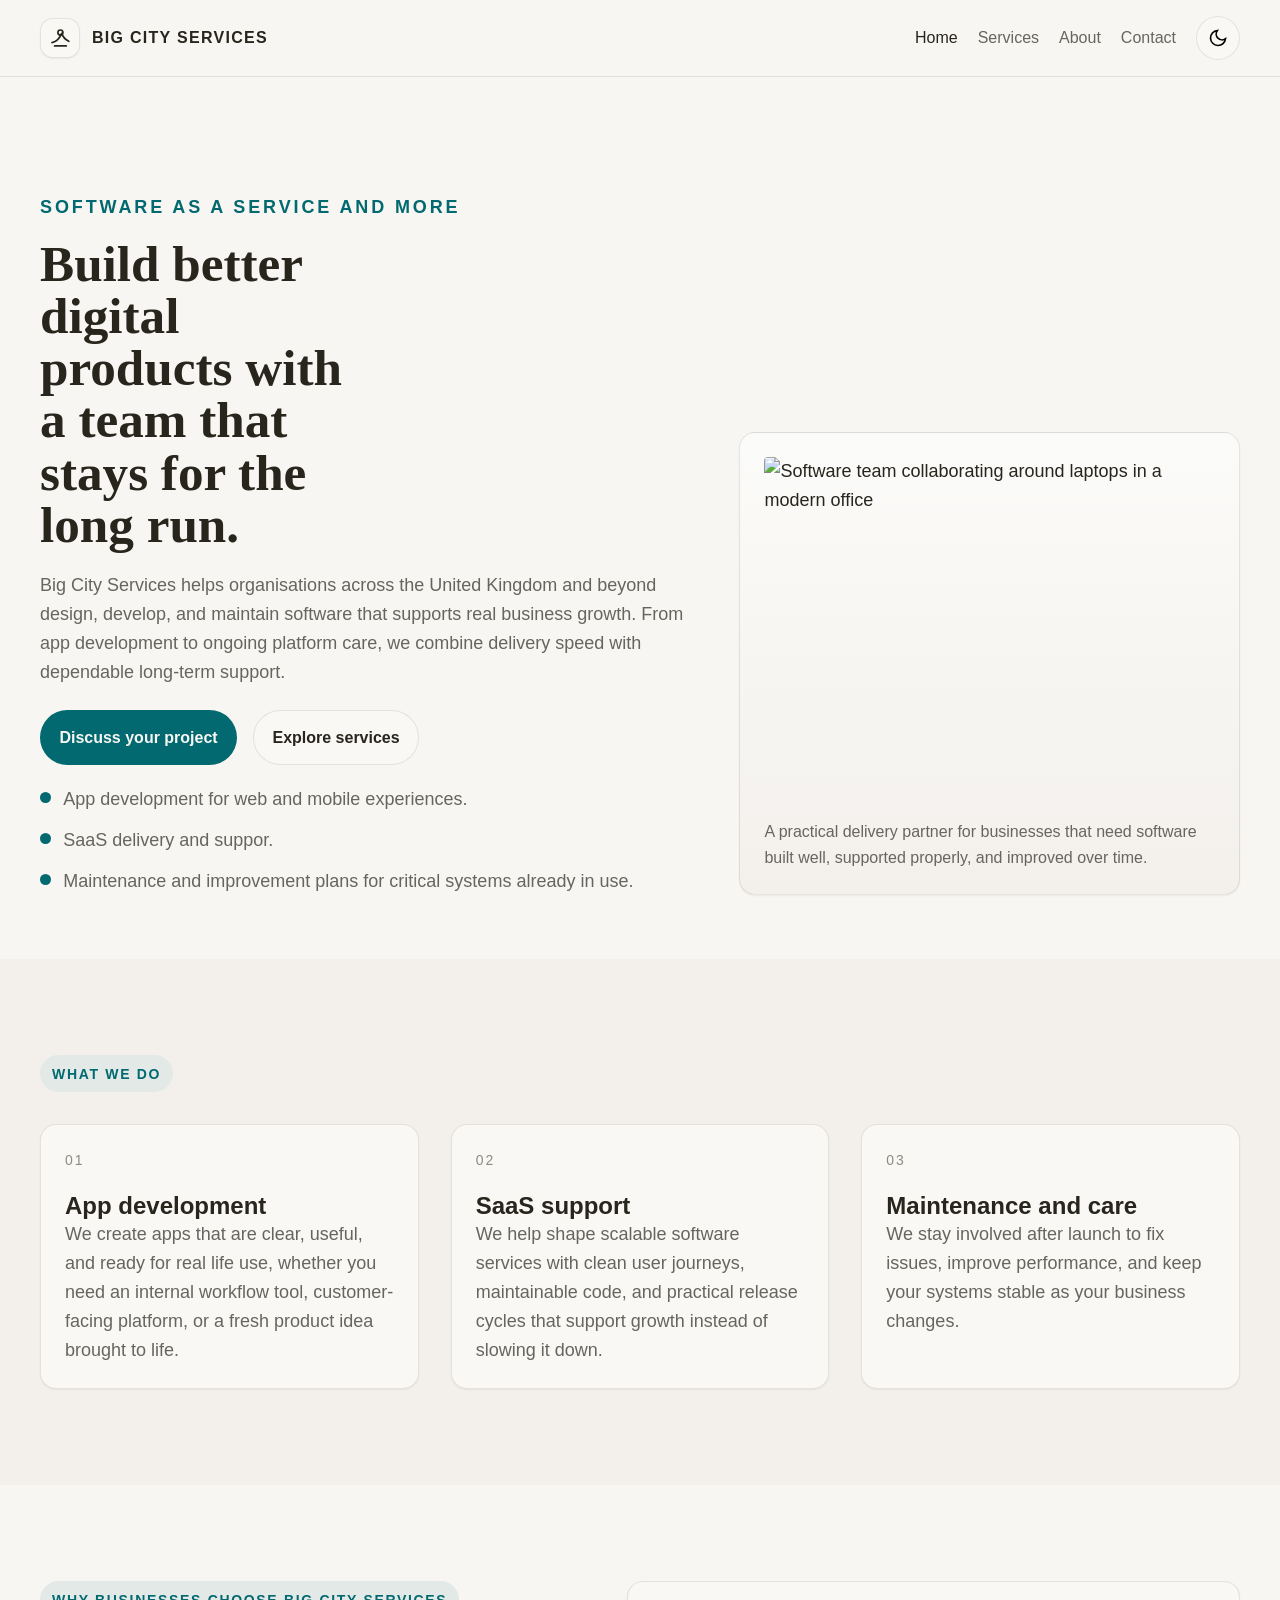
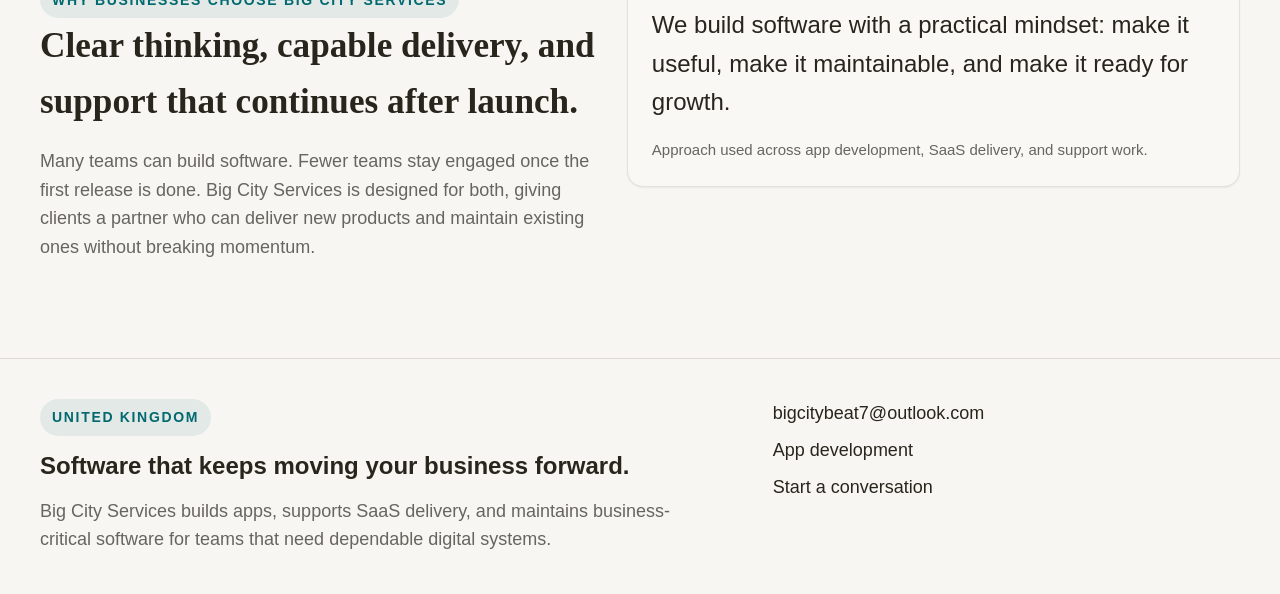
==== index.html @ c0c8ab5d "Add files via upload" ====
<!DOCTYPE html>
<html lang="en">
<head>
  <meta charset="UTF-8">
  <meta name="viewport" content="width=device-width, initial-scale=1.0">
  <meta name="description" content="Big City Services delivers app development, SaaS solutions, and software maintenance for organisations across the United Kingdom.">
  <title>Big City Services | Software Development and SaaS Support</title>
  <link rel="preconnect" href="https://api.fontshare.com">
  <link rel="preconnect" href="https://fonts.googleapis.com">
  <link rel="preconnect" href="https://fonts.gstatic.com" crossorigin>
  <link href="https://api.fontshare.com/v2/css?f[]=satoshi@400,500,700&f[]=boska@400,500,700&display=swap" rel="stylesheet">
  <link rel="stylesheet" href="./styles.css">
</head>
<body>
<a class="skip-link" href="#main">Skip to content</a>
<header class="header">
  <div class="container nav">
    <a class="brand" href="./index.html" aria-label="Big City Services home">
      <span class="brand-mark">
        <svg viewBox="0 0 64 64" aria-hidden="true" fill="none" stroke="currentColor" stroke-width="4" stroke-linecap="round" stroke-linejoin="round">
          <path d="M12 42c10-2 18-9 23-22 3 9 9 15 17 19"/>
          <path d="M18 50h28"/>
          <circle cx="32" cy="18" r="6"/>
        </svg>
      </span>
      <span class="brand-name">Big City Services</span>
    </a>
    <nav aria-label="Primary navigation" class="nav-links">
      <a href="./index.html" aria-current="page">Home</a>
      <a href="./services.html" >Services</a>
      <a href="./about.html" >About</a>
      <a href="./contact.html" >Contact</a>
      <button class="theme-toggle" data-theme-toggle type="button"></button>
    </nav>
  </div>
</header>
<main id="main">

<section class="hero">
  <div class="container hero-grid">
    <div class="hero-copy">
      <p class="eyebrow">Software as a service and more</p>
      <h1>Build better digital products with a team that stays for the long run.</h1>
      <p>Big City Services helps organisations across the United Kingdom and beyond design, develop, and maintain software that supports real business growth. From app development to ongoing platform care, we combine delivery speed with dependable long-term support.</p>
      <div class="hero-actions">
        <a class="btn btn-primary" href="./contact.html">Discuss your project</a>
        <a class="btn btn-secondary" href="./services.html">Explore services</a>
      </div>
      <ul class="list" role="list">
        <li><span class="dot"></span><span>App development for web and mobile experiences.</span></li>
        <li><span class="dot"></span><span>SaaS delivery and suppor.</span></li>
        <li><span class="dot"></span><span>Maintenance and improvement plans for critical systems already in use.</span></li>
      </ul>
    </div>
    <aside class="panel hero-card">
      <img src="https://picsum.photos/seed/enlightened-team/900/700" alt="Software team collaborating around laptops in a modern office" width="900" height="700">
      <div class="photo-caption">A practical delivery partner for businesses that need software built well, supported properly, and improved over time.</div>
    </aside>
  </div>
</section>
<section class="section surface-alt">
  <div class="container">
    <span class="kicker">What we do</span>
    <div class="feature-grid">
      <article class="card">
        <div class="card-number">01</div>
        <h3>App development</h3>
        <p>We create apps that are clear, useful, and ready for real life use, whether you need an internal workflow tool, customer-facing platform, or a fresh product idea brought to life.</p>
      </article>
      <article class="card">
        <div class="card-number">02</div>
        <h3>SaaS support</h3>
        <p>We help shape scalable software services with clean user journeys, maintainable code, and practical release cycles that support growth instead of slowing it down.</p>
      </article>
      <article class="card">
        <div class="card-number">03</div>
        <h3>Maintenance and care</h3>
        <p>We stay involved after launch to fix issues, improve performance, and keep your systems stable as your business changes.</p>
      </article>
    </div>
  </div>
</section>
<section class="section">
  <div class="container split-grid">
    <div>
      <span class="kicker">Why businesses choose Big City Services</span>
      <h2>Clear thinking, capable delivery, and support that continues after launch.</h2>
      <p>Many teams can build software. Fewer teams stay engaged once the first release is done. Big City Services is designed for both, giving clients a partner who can deliver new products and maintain existing ones without breaking momentum.</p>
    </div>
    <div class="quote">
      <p>We build software with a practical mindset: make it useful, make it maintainable, and make it ready for growth.</p>
      <small>Approach used across app development, SaaS delivery, and support work.</small>
    </div>
  </div>
  </div>
</section>

</main>
<footer class="footer">
  <div class="container footer-grid">
    <div>
      <span class="kicker">United Kingdom</span>
      <h3 style="margin-top:1rem;">Software that keeps moving your business forward.</h3>
      <p style="margin-top:1rem;">Big City Services builds apps, supports SaaS delivery, and maintains business-critical software for teams that need dependable digital systems.</p>
    </div>
    <div class="footer-links">
      <a href="mailto:bigcity77@outlook.com">bigcitybeat7@outlook.com</a>
      <a href="./services.html">App development</a>
      <a href="./contact.html">Start a conversation</a>
    </div>
  </div>
</footer>
<script src="./script.js" defer></script>
</body>
</html>
---- styles.css ----
:root, [data-theme="light"] {
  --text-xs: clamp(0.75rem, 0.7rem + 0.25vw, 0.875rem);
  --text-sm: clamp(0.875rem, 0.8rem + 0.35vw, 1rem);
  --text-base: clamp(1rem, 0.95rem + 0.25vw, 1.125rem);
  --text-lg: clamp(1.125rem, 1rem + 0.75vw, 1.5rem);
  --text-xl: clamp(1.5rem, 1.2rem + 1.25vw, 2.25rem);
  --text-2xl: clamp(2rem, 1.2rem + 2.5vw, 3.5rem);
  --space-1: 0.25rem; --space-2: 0.5rem; --space-3: 0.75rem; --space-4: 1rem; --space-5: 1.25rem; --space-6: 1.5rem; --space-8: 2rem; --space-10: 2.5rem; --space-12: 3rem; --space-16: 4rem; --space-20: 5rem; --space-24: 6rem;
  --color-bg:#f7f6f2; --color-surface:#f9f8f5; --color-surface-2:#fbfbf9; --color-surface-offset:#f3f0ec; --color-border:#d4d1ca; --color-divider:#dcd9d5; --color-text:#28251d; --color-text-muted:#67655f; --color-text-faint:#8e8b84; --color-text-inverse:#f9f8f4; --color-primary:#01696f; --color-primary-hover:#0c4e54; --color-blue:#006494; --shadow-sm:0 1px 2px oklch(0.2 0.01 80 / 0.06); --shadow-md:0 4px 12px oklch(0.2 0.01 80 / 0.08); --shadow-lg:0 12px 32px oklch(0.2 0.01 80 / 0.12); --radius-sm:0.375rem; --radius-md:0.5rem; --radius-lg:0.75rem; --radius-xl:1rem; --radius-full:9999px; --transition:180ms cubic-bezier(0.16,1,0.3,1); --content:1200px; --font-body:'Satoshi','Inter',sans-serif; --font-display:'Boska','Georgia',serif;
}
[data-theme="dark"] {
  --color-bg:#171614; --color-surface:#1c1b19; --color-surface-2:#201f1d; --color-surface-offset:#1d1c1a; --color-border:#393836; --color-divider:#262523; --color-text:#e3e0da; --color-text-muted:#b2ada4; --color-text-faint:#7d786f; --color-text-inverse:#201f1d; --color-primary:#4f98a3; --color-primary-hover:#227f8b; --color-blue:#5591c7; --shadow-sm:0 1px 2px oklch(0 0 0 / 0.2); --shadow-md:0 4px 12px oklch(0 0 0 / 0.3); --shadow-lg:0 12px 32px oklch(0 0 0 / 0.4);
}
@media (prefers-color-scheme: dark) { :root:not([data-theme]) { --color-bg:#171614; --color-surface:#1c1b19; --color-surface-2:#201f1d; --color-surface-offset:#1d1c1a; --color-border:#393836; --color-divider:#262523; --color-text:#e3e0da; --color-text-muted:#b2ada4; --color-text-faint:#7d786f; --color-text-inverse:#201f1d; --color-primary:#4f98a3; --color-primary-hover:#227f8b; --color-blue:#5591c7; --shadow-sm:0 1px 2px oklch(0 0 0 / 0.2); --shadow-md:0 4px 12px oklch(0 0 0 / 0.3); --shadow-lg:0 12px 32px oklch(0 0 0 / 0.4);} }
*,*::before,*::after{box-sizing:border-box;margin:0;padding:0}
html{-webkit-text-size-adjust:none;text-size-adjust:none;scroll-behavior:smooth}
body{min-height:100dvh;line-height:1.6;font-family:var(--font-body);font-size:var(--text-base);color:var(--color-text);background:var(--color-bg)}
a,button,input,textarea{transition:color var(--transition),background var(--transition),border-color var(--transition),box-shadow var(--transition)}
a{color:inherit;text-decoration:none} img,svg{display:block;max-width:100%;height:auto} button{cursor:pointer;border:none;background:none} ul{list-style:none}
:focus-visible{outline:2px solid var(--color-primary);outline-offset:3px;border-radius:var(--radius-sm)}
.skip-link{position:absolute;left:-9999px;top:auto}.skip-link:focus{left:var(--space-4);top:var(--space-4);z-index:1000;background:var(--color-primary);color:var(--color-text-inverse);padding:var(--space-3) var(--space-4);border-radius:var(--radius-md)}
.container{width:min(calc(100% - 2rem),var(--content));margin-inline:auto}.narrow{max-width:72ch}.section{padding:clamp(var(--space-12),8vw,var(--space-24)) 0}
.header{position:sticky;top:0;z-index:50;background:color-mix(in oklab,var(--color-bg) 88%,transparent);backdrop-filter:blur(14px);border-bottom:1px solid color-mix(in oklab,var(--color-text) 10%,transparent)}
.nav{display:flex;align-items:center;justify-content:space-between;gap:var(--space-4);padding:var(--space-4) 0}.nav-links{display:flex;gap:var(--space-5);align-items:center;flex-wrap:wrap}.nav-links a{font-size:var(--text-sm);color:var(--color-text-muted)}.nav-links a:hover,.nav-links a[aria-current="page"]{color:var(--color-text)}
.brand{display:flex;align-items:center;gap:var(--space-3);font-weight:700}.brand-mark{width:2.5rem;height:2.5rem;padding:0.35rem;border-radius:0.8rem;background:var(--color-surface);border:1px solid color-mix(in oklab,var(--color-text) 10%,transparent);box-shadow:var(--shadow-sm)}
.brand-name{font-size:var(--text-sm);letter-spacing:0.08em;text-transform:uppercase}.theme-toggle{display:grid;place-items:center;width:44px;height:44px;border-radius:var(--radius-full);background:var(--color-surface);border:1px solid color-mix(in oklab,var(--color-text) 10%,transparent)}
.hero{padding:clamp(var(--space-12),10vw,var(--space-24)) 0 var(--space-16)}.hero-grid,.split-grid,.feature-grid,.stats-grid,.contact-grid,.footer-grid,.photo-grid{display:grid;gap:var(--space-8)}
.hero-grid{grid-template-columns:1.2fr 0.9fr;align-items:end}.eyebrow{font-size:var(--text-xs);text-transform:uppercase;letter-spacing:0.16em;color:var(--color-primary);font-weight:700;margin-bottom:var(--space-4)}
h1,h2{font-family:var(--font-display)}h1{font-size:var(--text-2xl);line-height:1.02;max-width:12ch}h2{font-size:var(--text-xl);margin-bottom:var(--space-4)}h3{font-size:var(--text-lg);line-height:1.2}p{max-width:68ch;color:var(--color-text-muted)}
.hero-copy p{margin-top:var(--space-5);font-size:var(--text-base)}.hero-actions,.cta-row{display:flex;gap:var(--space-4);flex-wrap:wrap;margin-top:var(--space-6)}
.btn{display:inline-flex;align-items:center;justify-content:center;min-height:44px;padding:0.85rem 1.15rem;border-radius:var(--radius-full);font-size:var(--text-sm);font-weight:700;border:1px solid transparent}.btn-primary{background:var(--color-primary);color:var(--color-text-inverse)}.btn-primary:hover{background:var(--color-primary-hover)}.btn-secondary{background:var(--color-surface);border-color:color-mix(in oklab,var(--color-text) 10%,transparent)}
.panel,.card,.service-card,.quote,.contact-card,.photo-card,.metric{background:var(--color-surface);border:1px solid color-mix(in oklab,var(--color-text) 10%,transparent);border-radius:var(--radius-xl);box-shadow:var(--shadow-sm)}
.panel{padding:var(--space-6)}.hero-card{padding:var(--space-6);background:linear-gradient(180deg,var(--color-surface-2),var(--color-surface-offset))}.hero-card img,.photo-card img{border-radius:calc(var(--radius-xl) - var(--space-3));object-fit:cover;width:100%}
.list{display:grid;gap:var(--space-3);margin-top:var(--space-5)}.list li{display:flex;gap:var(--space-3);align-items:flex-start;color:var(--color-text-muted)}.dot{width:0.7rem;height:0.7rem;border-radius:50%;background:var(--color-primary);margin-top:0.45rem;flex:0 0 auto}
.feature-grid{grid-template-columns:repeat(3,minmax(0,1fr));margin-top:var(--space-8)}.card,.service-card,.metric,.contact-card,.quote{padding:var(--space-6)}.card-number{font-size:var(--text-xs);letter-spacing:0.14em;text-transform:uppercase;color:var(--color-text-faint);margin-bottom:var(--space-5)}
.split-grid{grid-template-columns:0.95fr 1.05fr;align-items:start}.stats-grid{grid-template-columns:repeat(3,minmax(0,1fr));margin-top:var(--space-8)}.metric strong{display:block;font-size:var(--text-xl);font-family:var(--font-display);margin-bottom:var(--space-2)}
.photo-grid{grid-template-columns:1.1fr 0.9fr}.photo-stack{display:grid;gap:var(--space-5)}.photo-caption{padding-top:var(--space-3);font-size:var(--text-sm);color:var(--color-text-muted)}
.contact-grid{grid-template-columns:1fr 1fr}.contact-form{display:grid;gap:var(--space-4)}label{font-size:var(--text-sm);font-weight:700}input,textarea{width:100%;padding:0.9rem 1rem;border-radius:var(--radius-md);border:1px solid color-mix(in oklab,var(--color-text) 12%,transparent);background:var(--color-surface-2);color:var(--color-text);font:inherit}textarea{min-height:160px;resize:vertical}
.kicker{display:inline-flex;align-items:center;gap:var(--space-2);padding:0.45rem 0.75rem;border-radius:var(--radius-full);background:color-mix(in oklab,var(--color-primary) 10%,var(--color-surface));color:var(--color-primary);font-size:var(--text-xs);font-weight:700;letter-spacing:0.12em;text-transform:uppercase}
.quote{position:relative}.quote p{font-size:var(--text-lg);color:var(--color-text)}.quote small{display:block;margin-top:var(--space-4);color:var(--color-text-muted)}
.footer{padding:var(--space-10) 0;border-top:1px solid var(--color-divider)}.footer-grid{grid-template-columns:1.2fr 0.8fr;align-items:start}.footer-links{display:grid;gap:var(--space-2)}
.surface-alt{background:var(--color-surface-offset)}
@media (max-width: 920px){.hero-grid,.split-grid,.feature-grid,.stats-grid,.contact-grid,.footer-grid,.photo-grid{grid-template-columns:1fr}.nav{align-items:flex-start;flex-direction:column}.nav-links{width:100%}.hero{padding-top:var(--space-10)}h1{max-width:14ch}}
@media (prefers-reduced-motion: reduce){html{scroll-behavior:auto}*{transition-duration:0.01ms!important;animation-duration:0.01ms!important}}
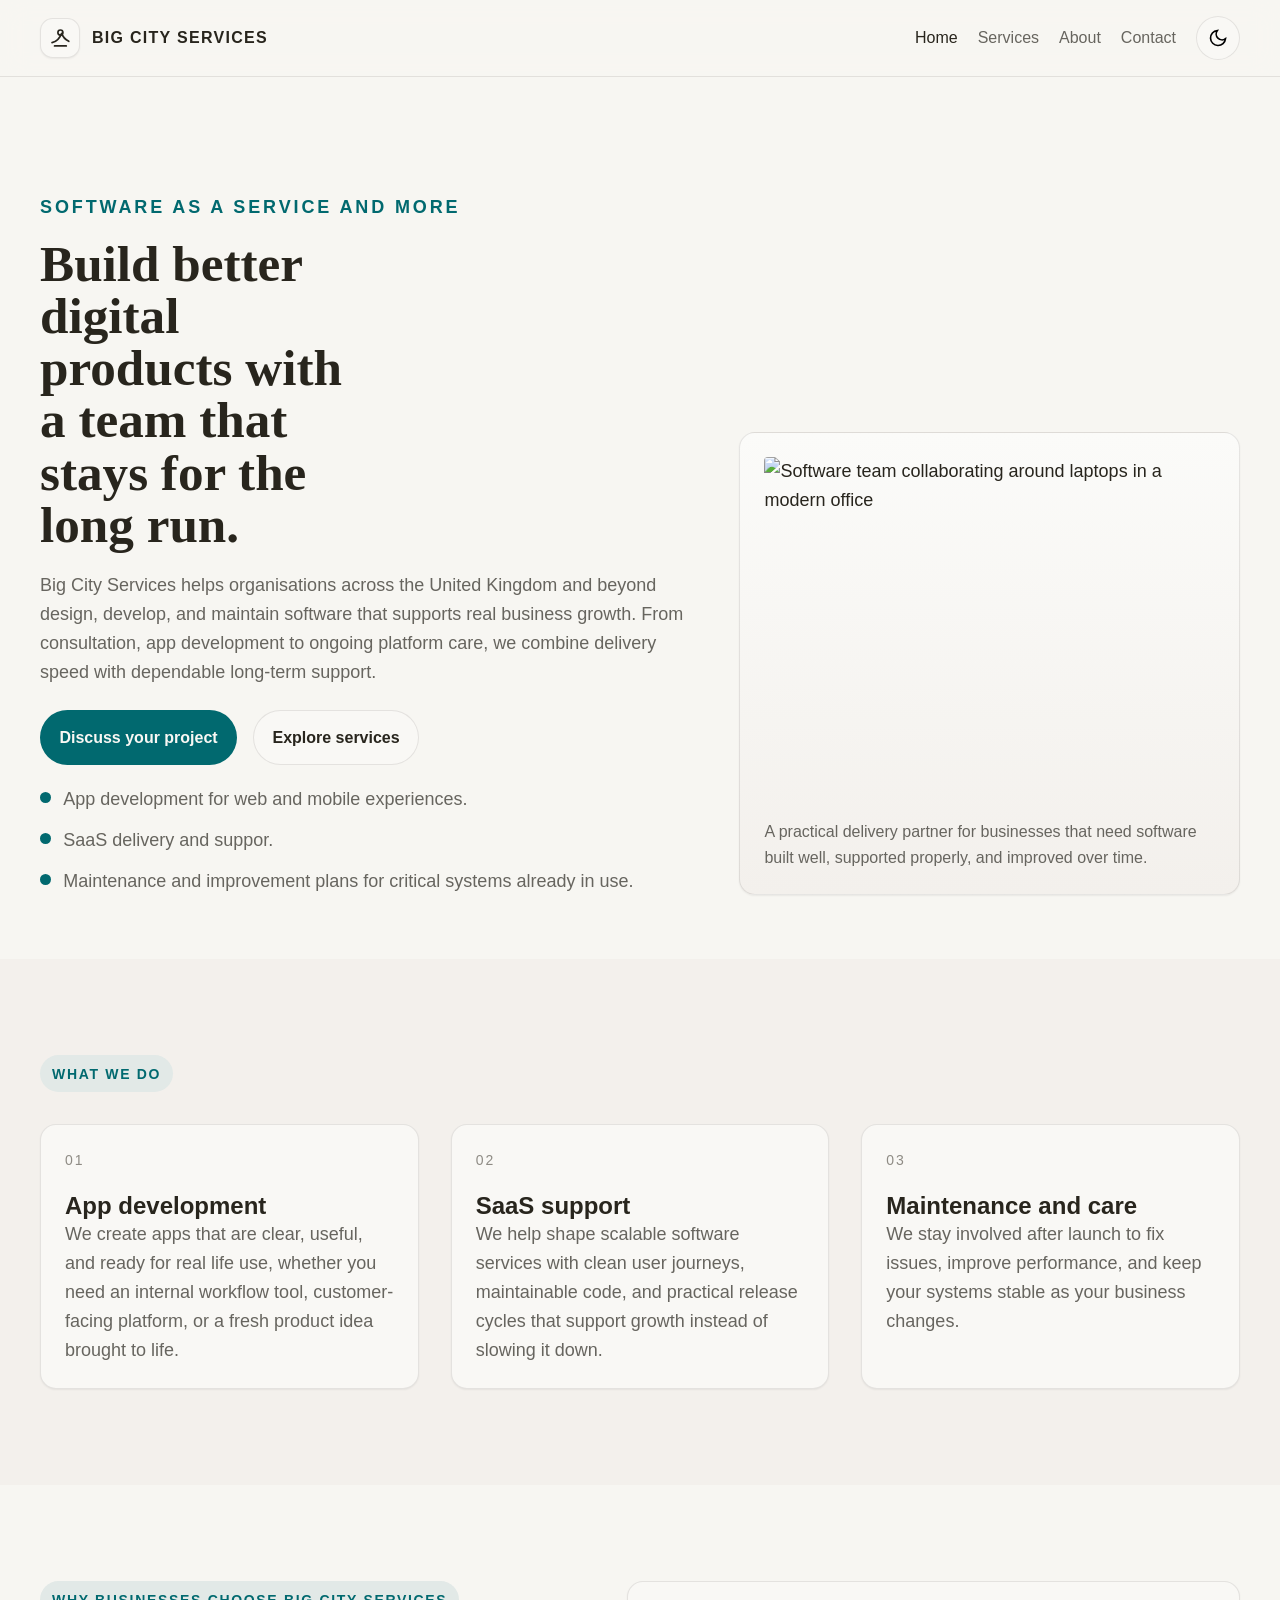
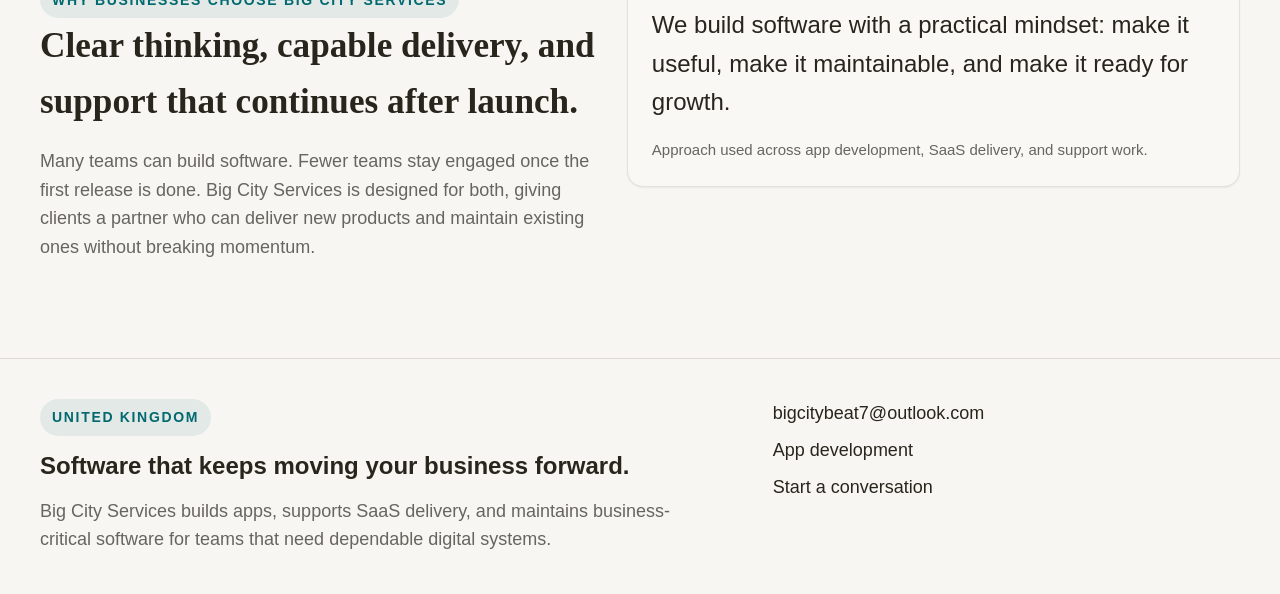
==== commit b0cda5e0: "Update title and description in index.html Updated the title and modified a paragraph to include 'Co" ====
--- a/index.html
+++ b/index.html
@@ -4,7 +4,7 @@
   <meta charset="UTF-8">
   <meta name="viewport" content="width=device-width, initial-scale=1.0">
   <meta name="description" content="Big City Services delivers app development, SaaS solutions, and software maintenance for organisations across the United Kingdom.">
-  <title>Big City Services | Software Development and SaaS Support</title>
+  <title>Big City Beat Services | Software Development, SaaS Support, Consultancy and Entertainment</title>
   <link rel="preconnect" href="https://api.fontshare.com">
   <link rel="preconnect" href="https://fonts.googleapis.com">
   <link rel="preconnect" href="https://fonts.gstatic.com" crossorigin>
@@ -41,7 +41,7 @@
     <div class="hero-copy">
       <p class="eyebrow">Software as a service and more</p>
       <h1>Build better digital products with a team that stays for the long run.</h1>
-      <p>Big City Services helps organisations across the United Kingdom and beyond design, develop, and maintain software that supports real business growth. From app development to ongoing platform care, we combine delivery speed with dependable long-term support.</p>
+      <p>Big City Services helps organisations across the United Kingdom and beyond design, develop, and maintain software that supports real business growth. From consultation, app development to ongoing platform care, we combine delivery speed with dependable long-term support.</p>
       <div class="hero-actions">
         <a class="btn btn-primary" href="./contact.html">Discuss your project</a>
         <a class="btn btn-secondary" href="./services.html">Explore services</a>
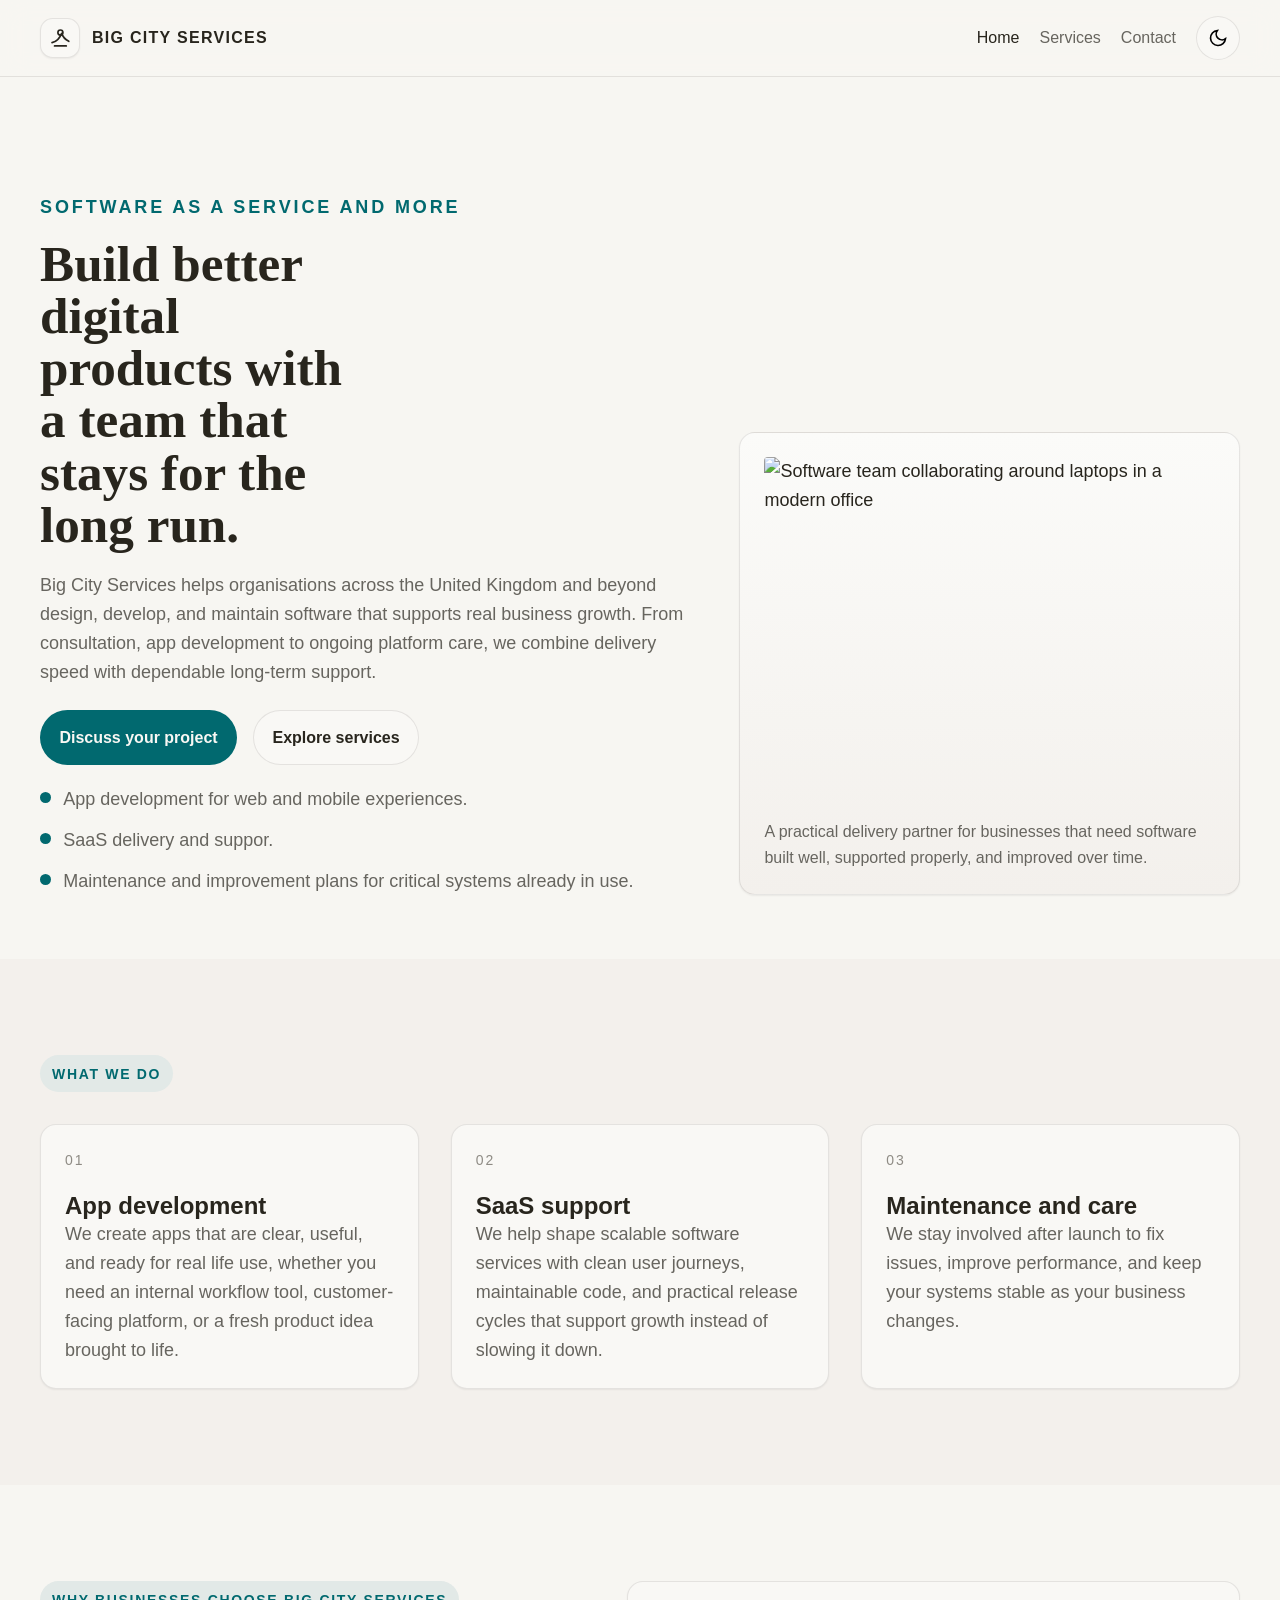
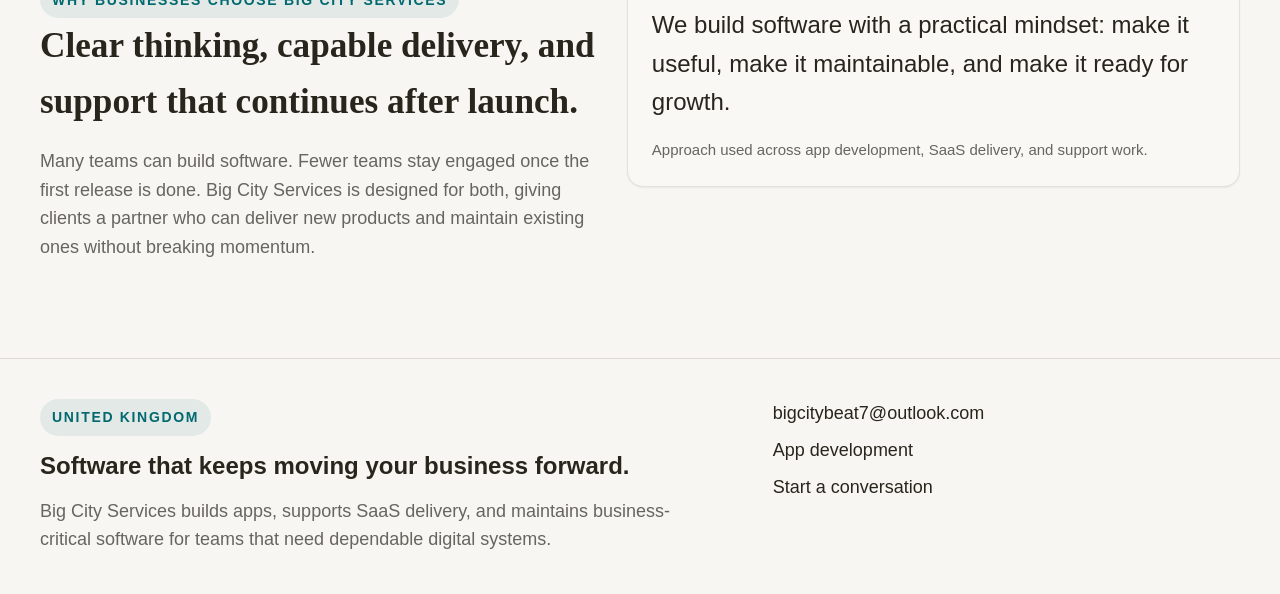
==== commit 064e3841: "Comment out About link in navigation Comment out the About link in the navigation menu." ====
--- a/index.html
+++ b/index.html
@@ -28,7 +28,7 @@
     <nav aria-label="Primary navigation" class="nav-links">
       <a href="./index.html" aria-current="page">Home</a>
       <a href="./services.html" >Services</a>
-      <a href="./about.html" >About</a>
+      <!-- <a href="./about.html" >About</a> -->
       <a href="./contact.html" >Contact</a>
       <button class="theme-toggle" data-theme-toggle type="button"></button>
     </nav>
